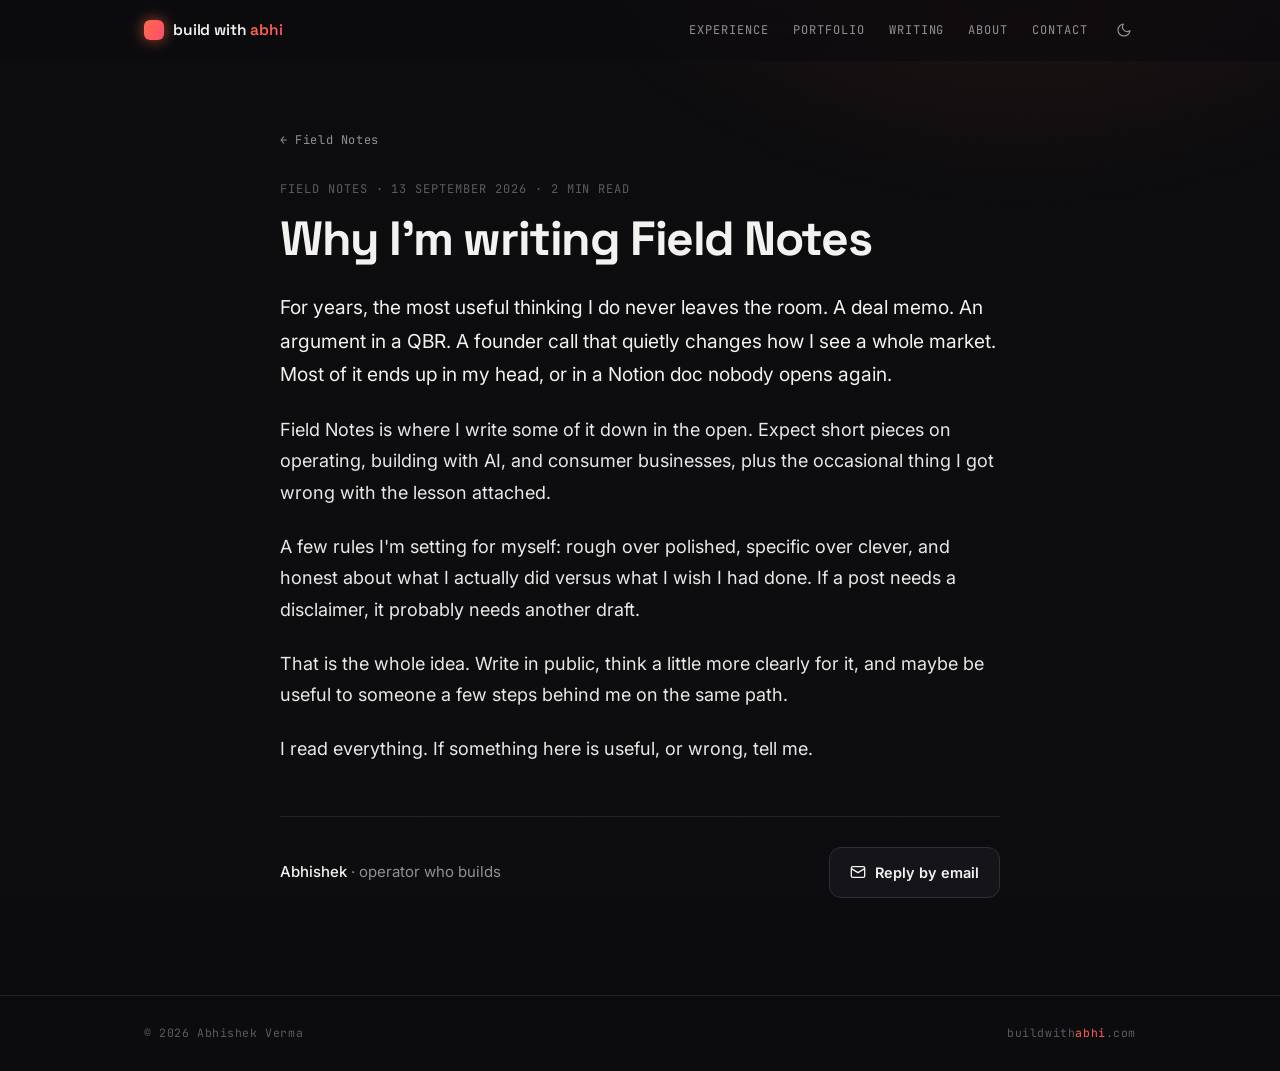
==== notes/why-field-notes.html @ 6a7ee79b "Add Field Notes blog: external css/js, notes section, first post Co-Authored-By: Claude Opus 4.8 <no" ====
<!DOCTYPE html>
<html lang="en" data-theme="dark">
<head>
<meta charset="UTF-8" />
<meta name="viewport" content="width=device-width, initial-scale=1.0" />
<script>try{if(localStorage.getItem('bwa-theme')==='light')document.documentElement.setAttribute('data-theme','light');}catch(e){}</script>
<title>Why I'm writing Field Notes — Abhishek Verma</title>
<meta name="description" content="What Field Notes is, what to expect, and why I'm putting some of the thinking in public." />
<link rel="icon" type="image/svg+xml" href="../favicon.svg" />
<link rel="apple-touch-icon" href="../favicon.svg" />
<meta name="theme-color" content="#0C0C0E" />

<link rel="preconnect" href="https://fonts.googleapis.com" />
<link rel="preconnect" href="https://fonts.gstatic.com" crossorigin />
<link href="https://fonts.googleapis.com/css2?family=Space+Grotesk:wght@400;500;600;700&family=Inter:wght@400;450;500;600&family=JetBrains+Mono:wght@400;500&display=swap" rel="stylesheet" />
<link rel="stylesheet" href="../style.css" />
</head>
<body>

<!-- ===================== NAV ===================== -->
<header class="nav">
  <div class="nav-in">
    <a class="brand" href="../index.html"><span class="mk"></span><span class="wm">build with <span class="a">abhi</span></span></a>
    <div class="nav-r">
      <nav class="nav-links">
        <a href="../index.html#experience">Experience</a>
        <a href="../index.html#companies">Portfolio</a>
        <a href="../index.html#notes">Writing</a>
        <a href="../index.html#about">About</a>
        <a href="../index.html#contact">Contact</a>
      </nav>
      <button class="toggle" id="themeToggle" aria-label="Toggle theme">
        <svg id="tIcon" viewBox="0 0 24 24" fill="none" stroke="currentColor" stroke-width="1.8" stroke-linecap="round" stroke-linejoin="round"><path d="M21 12.8A9 9 0 1 1 11.2 3a7 7 0 0 0 9.8 9.8z"/></svg>
      </button>
    </div>
  </div>
</header>

<main class="wrap">
  <article class="article">
    <a class="back" href="../index.html#notes">← Field Notes</a>
    <p class="post-meta">Field Notes · 13 September 2026 · 2 min read</p>
    <h1>Why I'm writing Field Notes</h1>

    <div class="prose">
      <p>For years, the most useful thinking I do never leaves the room. A deal memo. An argument
        in a QBR. A founder call that quietly changes how I see a whole market. Most of it ends up
        in my head, or in a Notion doc nobody opens again.</p>

      <p>Field Notes is where I write some of it down in the open. Expect short pieces on operating,
        building with AI, and consumer businesses, plus the occasional thing I got wrong with the
        lesson attached.</p>

      <p>A few rules I'm setting for myself: rough over polished, specific over clever, and honest
        about what I actually did versus what I wish I had done. If a post needs a disclaimer, it
        probably needs another draft.</p>

      <p>That is the whole idea. Write in public, think a little more clearly for it, and maybe be
        useful to someone a few steps behind me on the same path.</p>

      <p>I read everything. If something here is useful, or wrong, tell me.</p>
    </div>

    <div class="post-foot">
      <p class="signoff"><b>Abhishek</b> · operator who builds</p>
      <a class="btn btn-ghost" href="mailto:verma.abhishek0109@gmail.com">
        <svg viewBox="0 0 24 24" fill="none" stroke="currentColor" stroke-width="2"><rect x="2" y="4" width="20" height="16" rx="2"/><path d="m22 7-10 6L2 7"/></svg>Reply by email</a>
    </div>
  </article>
</main>

<footer>
  <div class="foot-in">
    <span>© <span id="yr"></span> Abhishek Verma</span>
    <span>buildwith<span class="g">abhi</span>.com</span>
  </div>
</footer>

<script src="../script.js"></script>
</body>
</html>
---- style.css ----
/* ============================ TOKENS ============================ */
:root{
  --bg:#0C0C0E; --bg-2:#111114; --surface:#151519; --surface-2:#1B1B20;
  --text:#F3F2F0; --muted:#928F98; --faint:#5C5A62;
  --line:#232228; --line-2:#2F2E35;
  --accent:#FF6B4A; --accent-2:#FF4D6D; --accent-ink:#FFFFFF;
  --glow:rgba(255,107,74,.11);
  --grad:linear-gradient(120deg,#FF6B4A,#FF4D6D);

  --f-disp:'Space Grotesk',ui-sans-serif,system-ui,sans-serif;
  --f-body:'Inter',ui-sans-serif,system-ui,sans-serif;
  --f-mono:'JetBrains Mono',ui-monospace,'SF Mono',monospace;
  --wrap:1080px;
}
[data-theme="light"]{
  --bg:#FBFBFA; --bg-2:#F2F2F0; --surface:#FFFFFF; --surface-2:#F6F6F4;
  --text:#161518; --muted:#67646C; --faint:#A6A3AC;
  --line:#EBEAE7; --line-2:#DEDDD9;
  --accent:#E5533A; --accent-2:#E23E5C; --accent-ink:#FFFFFF;
  --glow:rgba(229,83,58,.09);
  --grad:linear-gradient(120deg,#E5533A,#E23E5C);
}

*,*::before,*::after{box-sizing:border-box}
html{scroll-behavior:smooth;-webkit-text-size-adjust:100%}
body{margin:0;background:var(--bg);color:var(--text);
  font-family:var(--f-body);font-size:17px;line-height:1.6;
  -webkit-font-smoothing:antialiased;text-rendering:optimizeLegibility;
  overflow-x:hidden;transition:background .4s,color .4s}
a{color:inherit;text-decoration:none}
img{max-width:100%;display:block}
::selection{background:var(--accent);color:var(--accent-ink)}

body::before{content:"";position:fixed;inset:0;z-index:0;pointer-events:none;
  background:radial-gradient(65vw 45vw at 80% -15%,var(--glow),transparent 60%)}
body::after{content:"";position:fixed;inset:0;z-index:0;pointer-events:none;opacity:.4;
  background-image:url("data:image/svg+xml,%3Csvg xmlns='http://www.w3.org/2000/svg' width='160' height='160'%3E%3Cfilter id='n'%3E%3CfeTurbulence type='fractalNoise' baseFrequency='0.85' numOctaves='2'/%3E%3C/filter%3E%3Crect width='100%25' height='100%25' filter='url(%23n)' opacity='0.025'/%3E%3C/svg%3E");mix-blend-mode:overlay}
main,header,footer{position:relative;z-index:1}

.wrap{width:100%;max-width:var(--wrap);margin:0 auto;padding:0 clamp(24px,5vw,44px)}

/* ============================ NAV ============================ */
header.nav{position:sticky;top:0;z-index:60;
  background:color-mix(in srgb,var(--bg) 72%,transparent);
  backdrop-filter:saturate(150%) blur(12px);-webkit-backdrop-filter:saturate(150%) blur(12px)}
.nav-in{max-width:var(--wrap);margin:0 auto;padding:18px clamp(22px,5vw,44px);
  display:flex;align-items:center;justify-content:space-between;gap:20px}
.brand{font-family:var(--f-disp);font-weight:600;font-size:15.5px;letter-spacing:-.01em;
  display:flex;align-items:center;gap:9px}
.brand .mk{width:20px;height:20px;border-radius:6px;background:var(--grad);flex:none;
  box-shadow:0 0 16px -2px var(--accent)}
.brand .a{background:var(--grad);-webkit-background-clip:text;background-clip:text;color:transparent}
.nav-r{display:flex;align-items:center;gap:24px}
.nav-links{display:none;gap:24px;font-family:var(--f-mono);font-size:12px;
  letter-spacing:.08em;text-transform:uppercase}
@media(min-width:760px){.nav-links{display:flex}}
.nav-links a{color:var(--muted);transition:color .2s}
.nav-links a:hover{color:var(--text)}
.toggle{appearance:none;background:transparent;border:0;color:var(--muted);cursor:pointer;
  padding:4px;display:grid;place-items:center;transition:color .2s}
.toggle:hover{color:var(--accent)}
.toggle svg{width:16px;height:16px}

/* ============================ BUTTONS ============================ */
.btn{font-weight:600;font-size:14.5px;padding:13px 20px;border-radius:12px;cursor:pointer;
  display:inline-flex;align-items:center;gap:9px;transition:transform .2s,box-shadow .25s,border-color .2s,color .2s,background .2s}
.btn:hover{transform:translateY(-2px)}
.btn svg{width:16px;height:16px}
.btn-primary{background:var(--grad);color:var(--accent-ink);border:1px solid transparent;
  box-shadow:0 8px 26px -12px var(--accent)}
.btn-primary:hover{box-shadow:0 14px 34px -12px var(--accent)}
.btn-ghost{background:var(--surface);color:var(--text);border:1px solid var(--line-2)}
.btn-ghost:hover{border-color:var(--accent);color:var(--accent)}

/* ============================ HERO ============================ */
.hero{padding-top:clamp(48px,9vw,92px);padding-bottom:clamp(44px,7vw,76px)}
.hero-grid{display:grid;gap:clamp(34px,6vw,68px);grid-template-columns:1fr;align-items:center}
@media(min-width:820px){.hero-grid{grid-template-columns:1.25fr .75fr}}
.hero .eyebrow{font-family:var(--f-mono);font-size:12px;letter-spacing:.14em;text-transform:uppercase;
  color:var(--muted);margin:0 0 22px;display:flex;align-items:center;gap:10px}
.hero .eyebrow .dot{width:7px;height:7px;border-radius:50%;background:var(--accent)}
.hero h1{font-family:var(--f-disp);font-weight:700;
  font-size:clamp(2.8rem,8vw,4.7rem);line-height:.98;letter-spacing:-.03em;margin:0 0 12px}
.hero h1 .g{background:var(--grad);-webkit-background-clip:text;background-clip:text;color:transparent}
.hero .tagline{font-family:var(--f-disp);font-weight:500;font-size:clamp(1.2rem,3vw,1.6rem);
  color:var(--muted);letter-spacing:-.01em;margin:0 0 26px}
.hero .bio{font-size:clamp(1.02rem,2.2vw,1.15rem);line-height:1.62;color:var(--muted);
  max-width:520px;margin:0 0 24px}
.hero .bio b{color:var(--text);font-weight:450}
.meta-row{display:flex;flex-wrap:wrap;gap:10px 18px;margin:0 0 32px;
  font-family:var(--f-mono);font-size:12px;color:var(--muted)}
.meta-row .m{display:inline-flex;align-items:center;gap:7px}
.meta-row .m svg{width:14px;height:14px;color:var(--accent)}
.hero-btns{display:flex;flex-wrap:wrap;gap:12px}
/* portrait */
.portrait{position:relative;aspect-ratio:4/5;border-radius:22px;overflow:hidden;
  border:1px solid var(--line-2);background:var(--surface-2);
  max-width:340px;margin:0 auto;width:100%;box-shadow:0 30px 60px -30px rgba(0,0,0,.6)}
.portrait img{position:absolute;inset:0;z-index:2;width:100%;height:100%;object-fit:cover;object-position:center 18%}
.portrait .mono{position:absolute;inset:0;z-index:1;display:grid;place-items:center;
  font-family:var(--f-disp);font-weight:700;font-size:5rem;letter-spacing:-.03em;
  color:color-mix(in srgb,var(--accent) 60%,var(--text));
  background:radial-gradient(120% 100% at 20% 10%,color-mix(in srgb,var(--accent) 22%,transparent),transparent 60%)}

/* ============================ SECTION ============================ */
section.block{padding-top:clamp(64px,9vw,104px);padding-bottom:clamp(64px,9vw,104px);border-top:1px solid var(--line)}
.sec-top{text-align:center;margin:0 0 clamp(42px,6vw,58px)}
.sec-ic{width:46px;height:46px;border-radius:13px;display:grid;place-items:center;margin:0 auto 18px;
  background:var(--surface);border:1px solid var(--line-2);color:var(--accent)}
.sec-ic svg{width:20px;height:20px}
.sec-top h2{font-family:var(--f-disp);font-weight:600;letter-spacing:-.025em;line-height:1.1;
  font-size:clamp(1.9rem,4.6vw,2.8rem);margin:0 0 12px}
.sec-top p{color:var(--muted);font-size:clamp(1rem,2.2vw,1.15rem);margin:0 auto;max-width:520px}

/* ---------- LOGO CHIP ---------- */
.logo{width:46px;height:46px;border-radius:12px;flex:none;position:relative;overflow:hidden;
  background:#fff;border:1px solid var(--line-2);display:grid;place-items:center}
.logo img{width:100%;height:100%;object-fit:contain;padding:8px}
.logo--navy{background:#1b2748;border-color:#1b2748}
.logo--navy img{padding:6px}
.logo--dark{background:#191922;border-color:#2a2a33}
.logo--dark img{padding:7px}
.logo--green{background:#2b3e1e;border-color:#2b3e1e}
.logo--green img{padding:7px}
a.logo{cursor:pointer;transition:transform .2s,box-shadow .25s}
a.logo:hover{transform:translateY(-2px);box-shadow:0 6px 16px -8px rgba(0,0,0,.6)}

/* ---------- EXPERIENCE ---------- */
.exp-list{display:flex;flex-direction:column;gap:14px}
.exp-card{display:flex;align-items:center;gap:18px;padding:22px 24px;border-radius:16px;
  background:var(--surface);border:1px solid var(--line);transition:transform .25s,border-color .25s}
.exp-card:hover{transform:translateY(-3px);border-color:var(--line-2)}
.exp-card.current{background:linear-gradient(180deg,color-mix(in srgb,var(--accent) 9%,var(--surface)),var(--surface));
  border-color:color-mix(in srgb,var(--accent) 38%,var(--line-2))}
.exp-body{flex:1;min-width:0}
.exp-title{font-family:var(--f-disp);font-weight:600;font-size:1.15rem;letter-spacing:-.015em;
  margin:0 0 5px;display:flex;align-items:center;gap:10px;flex-wrap:wrap}
.badge{font-family:var(--f-mono);font-size:9.5px;letter-spacing:.09em;text-transform:uppercase;
  color:var(--accent-ink);background:var(--grad);padding:3px 9px;border-radius:999px}
.exp-desc{color:var(--muted);font-size:15px;line-height:1.5;margin:0}

/* ---------- COMPANIES ---------- */
.co-sub{font-family:var(--f-mono);font-size:11.5px;letter-spacing:.12em;text-transform:uppercase;
  color:var(--faint);margin:38px 0 16px;display:flex;align-items:center;gap:12px}
.co-sub::after{content:"";flex:1;height:1px;background:var(--line)}
.co-sub:first-of-type{margin-top:0}
.co-grid{display:grid;gap:14px;grid-template-columns:1fr}
@media(min-width:600px){.co-grid{grid-template-columns:1fr 1fr}}
@media(min-width:920px){.co-grid{grid-template-columns:1fr 1fr 1fr}}
.co-card{position:relative;display:block;padding:22px;border-radius:16px;background:var(--surface);
  border:1px solid var(--line);transition:transform .25s,border-color .25s}
.co-card:hover{transform:translateY(-3px);border-color:color-mix(in srgb,var(--accent) 38%,var(--line-2))}
.co-stage{position:absolute;top:18px;right:18px;font-family:var(--f-mono);font-size:9.5px;
  letter-spacing:.08em;text-transform:uppercase;color:var(--muted);background:var(--surface-2);
  border:1px solid var(--line-2);padding:4px 9px;border-radius:999px;white-space:nowrap}
.co-head{display:flex;align-items:center;gap:14px;margin-bottom:14px;padding-right:64px}
.co-name{font-family:var(--f-disp);font-weight:600;font-size:1.1rem;letter-spacing:-.01em}
.co-desc{color:var(--muted);font-size:14.5px;line-height:1.5;margin:0 0 16px;min-height:3em}
.co-foot{display:flex;align-items:center;justify-content:space-between;gap:8px 10px;flex-wrap:wrap}
.tags{display:flex;gap:6px;flex-wrap:wrap;align-items:center}
.tagchip{font-family:var(--f-mono);font-size:9.5px;letter-spacing:.08em;text-transform:uppercase;
  color:var(--accent);border:1px solid color-mix(in srgb,var(--accent) 32%,transparent);
  padding:4px 9px;border-radius:999px}
.tagchip.alt{color:var(--muted);border-color:var(--line-2)}
.co-link{font-family:var(--f-mono);font-size:11px;color:var(--muted);display:inline-flex;align-items:center;gap:5px}
.co-card:hover .co-link{color:var(--accent)}

/* ---------- BUILDING ---------- */
.build-grid{display:grid;gap:16px;grid-template-columns:1fr}
@media(min-width:720px){.build-grid{grid-template-columns:1fr 1fr}}
.build-card{padding:28px;border-radius:16px;background:var(--surface);border:1px solid var(--line);
  transition:transform .25s,border-color .25s}
.build-card:hover{transform:translateY(-3px);border-color:var(--line-2)}
.build-ic{width:42px;height:42px;border-radius:12px;display:grid;place-items:center;margin-bottom:16px;
  background:color-mix(in srgb,var(--accent) 12%,var(--surface-2));color:var(--accent);
  border:1px solid color-mix(in srgb,var(--accent) 24%,transparent)}
.build-ic svg{width:20px;height:20px}
.build-card .lbl{font-family:var(--f-mono);font-size:10.5px;letter-spacing:.1em;text-transform:uppercase;
  color:var(--accent);margin:0 0 8px}
.build-card h3{font-family:var(--f-disp);font-weight:600;font-size:1.18rem;letter-spacing:-.015em;margin:0 0 10px}
.build-card p{margin:0;color:var(--muted);font-size:14.5px;line-height:1.55}

/* ---------- ABOUT ---------- */
.about-grid{display:grid;gap:clamp(30px,5vw,54px);grid-template-columns:1fr;align-items:start}
@media(min-width:820px){.about-grid{grid-template-columns:.82fr 1.18fr}}
.about-photo{position:relative;aspect-ratio:4/5;border-radius:22px;overflow:hidden;
  border:1px solid var(--line-2);background:var(--surface-2);
  box-shadow:0 30px 60px -30px rgba(0,0,0,.6)}
.about-photo img{position:absolute;inset:0;z-index:2;width:100%;height:100%;object-fit:cover;object-position:center 28%}
.about-photo .mono{position:absolute;inset:0;z-index:1;display:grid;place-items:center;font-family:var(--f-disp);
  font-weight:700;font-size:4.5rem;color:color-mix(in srgb,var(--accent) 55%,var(--text))}
.about-copy p{font-size:1.08rem;line-height:1.7;color:var(--muted);margin:0 0 20px}
.about-copy p:first-child{font-family:var(--f-disp);font-weight:400;font-size:clamp(1.2rem,2.6vw,1.5rem);
  line-height:1.4;color:var(--text);letter-spacing:-.01em}
.about-copy p b{color:var(--text);font-weight:500}
.about-copy .g{background:var(--grad);-webkit-background-clip:text;background-clip:text;color:transparent}
.detail{margin-top:34px}
.detail-h{font-family:var(--f-mono);font-size:11px;letter-spacing:.12em;text-transform:uppercase;
  color:var(--faint);margin:0 0 14px}
.chips{display:flex;flex-wrap:wrap;gap:9px;margin:0 0 30px}
.chip{font-family:var(--f-mono);font-size:12px;color:var(--text);background:var(--surface);
  border:1px solid var(--line-2);padding:8px 13px;border-radius:999px}
.quests{list-style:none;margin:0;padding:0;display:grid;gap:12px}
.quests li{display:flex;align-items:flex-start;gap:12px;color:var(--muted);font-size:15px;line-height:1.5}
.quests li svg{width:17px;height:17px;color:var(--accent);flex:none;margin-top:2px}

/* ---------- FIELD NOTES (list on homepage) ---------- */
.notes-list{display:grid;gap:14px;grid-template-columns:1fr;max-width:780px;margin:0 auto}
.note-card{position:relative;display:block;padding:24px 26px;border-radius:16px;background:var(--surface);
  border:1px solid var(--line);transition:transform .25s,border-color .25s}
.note-card:hover{transform:translateY(-3px);border-color:color-mix(in srgb,var(--accent) 38%,var(--line-2))}
.note-date{font-family:var(--f-mono);font-size:11px;letter-spacing:.1em;text-transform:uppercase;color:var(--faint)}
.note-title{font-family:var(--f-disp);font-weight:600;font-size:1.3rem;letter-spacing:-.015em;line-height:1.25;margin:8px 0 8px}
.note-excerpt{color:var(--muted);font-size:15px;line-height:1.55;margin:0 0 14px}
.note-more{font-family:var(--f-mono);font-size:11px;letter-spacing:.04em;color:var(--muted)}
.note-card:hover .note-more{color:var(--accent)}
.notes-empty{max-width:520px;margin:0 auto;text-align:center;color:var(--muted);font-size:15px}

/* ---------- ARTICLE (post page) ---------- */
.article{max-width:720px;margin:0 auto;padding-top:clamp(36px,6vw,64px);padding-bottom:clamp(56px,9vw,96px)}
.article .back{font-family:var(--f-mono);font-size:12px;letter-spacing:.05em;color:var(--muted);
  display:inline-flex;align-items:center;gap:8px;margin-bottom:30px;transition:color .2s}
.article .back:hover{color:var(--accent)}
.post-meta{font-family:var(--f-mono);font-size:12px;letter-spacing:.08em;text-transform:uppercase;
  color:var(--faint);margin:0 0 14px}
.article h1{font-family:var(--f-disp);font-weight:700;font-size:clamp(2rem,5.2vw,3rem);
  line-height:1.08;letter-spacing:-.03em;margin:0 0 26px}
.prose{font-size:1.13rem;line-height:1.75;color:color-mix(in srgb,var(--text) 90%,var(--muted))}
.prose p{margin:0 0 22px}
.prose>p:first-of-type{font-size:1.2rem;color:var(--text)}
.prose h2{font-family:var(--f-disp);font-weight:600;font-size:1.55rem;letter-spacing:-.02em;
  color:var(--text);margin:40px 0 14px;line-height:1.2}
.prose h3{font-family:var(--f-disp);font-weight:600;font-size:1.2rem;color:var(--text);margin:30px 0 10px}
.prose a{color:var(--accent);text-decoration:underline;text-underline-offset:3px;
  text-decoration-color:color-mix(in srgb,var(--accent) 45%,transparent)}
.prose a:hover{text-decoration-color:var(--accent)}
.prose strong{color:var(--text);font-weight:600}
.prose ul,.prose ol{margin:0 0 22px;padding-left:22px}
.prose li{margin:0 0 8px;line-height:1.7}
.prose blockquote{margin:26px 0;padding:4px 0 4px 22px;border-left:3px solid var(--accent);
  color:var(--muted);font-family:var(--f-disp);font-weight:400;font-size:1.3rem;line-height:1.5}
.prose code{font-family:var(--f-mono);font-size:.88em;background:var(--surface-2);
  border:1px solid var(--line);border-radius:6px;padding:2px 6px}
.prose pre{background:var(--surface-2);border:1px solid var(--line);border-radius:12px;
  padding:18px;overflow-x:auto;margin:0 0 22px}
.prose pre code{background:none;border:0;padding:0}
.prose img{border-radius:12px;margin:26px 0;border:1px solid var(--line-2)}
.prose hr{border:0;border-top:1px solid var(--line);margin:36px 0}
.post-foot{margin-top:52px;padding-top:28px;border-top:1px solid var(--line);
  display:flex;flex-wrap:wrap;gap:16px;justify-content:space-between;align-items:center}
.post-foot .signoff{color:var(--muted);font-size:15px;max-width:60%}
.post-foot .signoff b{color:var(--text);font-weight:500}

/* ---------- CONTACT ---------- */
.contact{padding-top:clamp(84px,13vw,150px);padding-bottom:clamp(84px,13vw,150px);border-top:1px solid var(--line);text-align:center}
.contact h2{font-family:var(--f-disp);font-weight:600;letter-spacing:-.025em;line-height:1.1;
  font-size:clamp(1.9rem,5.2vw,3rem);margin:0 auto 20px;max-width:15ch}
.contact h2 .g{background:var(--grad);-webkit-background-clip:text;background-clip:text;color:transparent}
.contact p{color:var(--muted);font-size:clamp(1.02rem,2.2vw,1.18rem);max-width:460px;margin:0 auto 34px}
.contact-btns{display:flex;flex-wrap:wrap;gap:12px;justify-content:center}

/* ---------- FOOTER ---------- */
footer{border-top:1px solid var(--line);padding:28px 0}
.foot-in{max-width:var(--wrap);margin:0 auto;padding:0 clamp(22px,5vw,44px);
  display:flex;flex-wrap:wrap;gap:12px;justify-content:space-between;align-items:center;
  font-family:var(--f-mono);font-size:11.5px;letter-spacing:.05em;color:var(--faint)}
.foot-in .g{background:var(--grad);-webkit-background-clip:text;background-clip:text;color:transparent}

/* ---------- MOTION ---------- */
.reveal{opacity:0;transform:translateY(20px);
  transition:opacity .7s cubic-bezier(.2,.7,.2,1),transform .7s cubic-bezier(.2,.7,.2,1)}
.reveal.in{opacity:1;transform:none}
@media(prefers-reduced-motion:reduce){.reveal{opacity:1;transform:none;transition:none}html{scroll-behavior:auto}}

/* ============================ RESPONSIVE / MOBILE ============================ */
h1,h2,h3,p,.co-name,.exp-title,.tagline,.note-title{overflow-wrap:break-word}
@media(max-width:640px){
  .wrap,.foot-in{padding-left:32px;padding-right:32px}
  .nav-in{padding:14px 32px;gap:12px}
  .toggle{padding:9px;margin:-5px -9px -5px 0}
  .hero{padding-top:38px;padding-bottom:44px}
  .hero-grid{gap:34px}
  .hero .eyebrow{font-size:10.5px;letter-spacing:.1em;margin-bottom:18px}
  .hero .tagline{margin-bottom:22px}
  .hero-btns{gap:10px}
  .hero-btns .btn{flex:1 1 44%;justify-content:center}
  .portrait{max-width:320px}
  section.block{padding-top:54px;padding-bottom:54px}
  .sec-top{margin-bottom:34px}
  .sec-ic{width:42px;height:42px;margin-bottom:14px}
  .exp-card{padding:18px;gap:14px}
  .exp-title{font-size:1.05rem}
  .exp-desc{font-size:14.5px}
  .co-card{padding:20px}
  .co-head{padding-right:56px}
  .co-stage{top:16px;right:16px}
  .build-card{padding:22px}
  .about-photo{max-width:340px;margin:0 auto}
  .detail{margin-top:28px}
  .note-card{padding:20px 22px}
  .prose{font-size:1.08rem}
  .contact{padding-top:74px;padding-bottom:74px}
  .contact-btns{flex-direction:column;align-items:stretch}
  .contact-btns .btn{justify-content:center}
  .foot-in{justify-content:center;text-align:center;gap:6px}
  .post-foot .signoff{max-width:100%}
}
@media(max-width:380px){
  .wrap,.foot-in{padding-left:24px;padding-right:24px}
  .nav-in{padding-left:24px;padding-right:24px}
  .hero h1{font-size:2.5rem;letter-spacing:-.02em}
  .hero .eyebrow{font-size:9.5px;letter-spacing:.07em}
  .brand{font-size:14px}
  .brand .mk{width:18px;height:18px}
  .exp-card{padding:16px;gap:12px}
  .logo{width:42px;height:42px}
  .co-card{padding:18px}
  .chip{font-size:11px;padding:7px 11px}
}
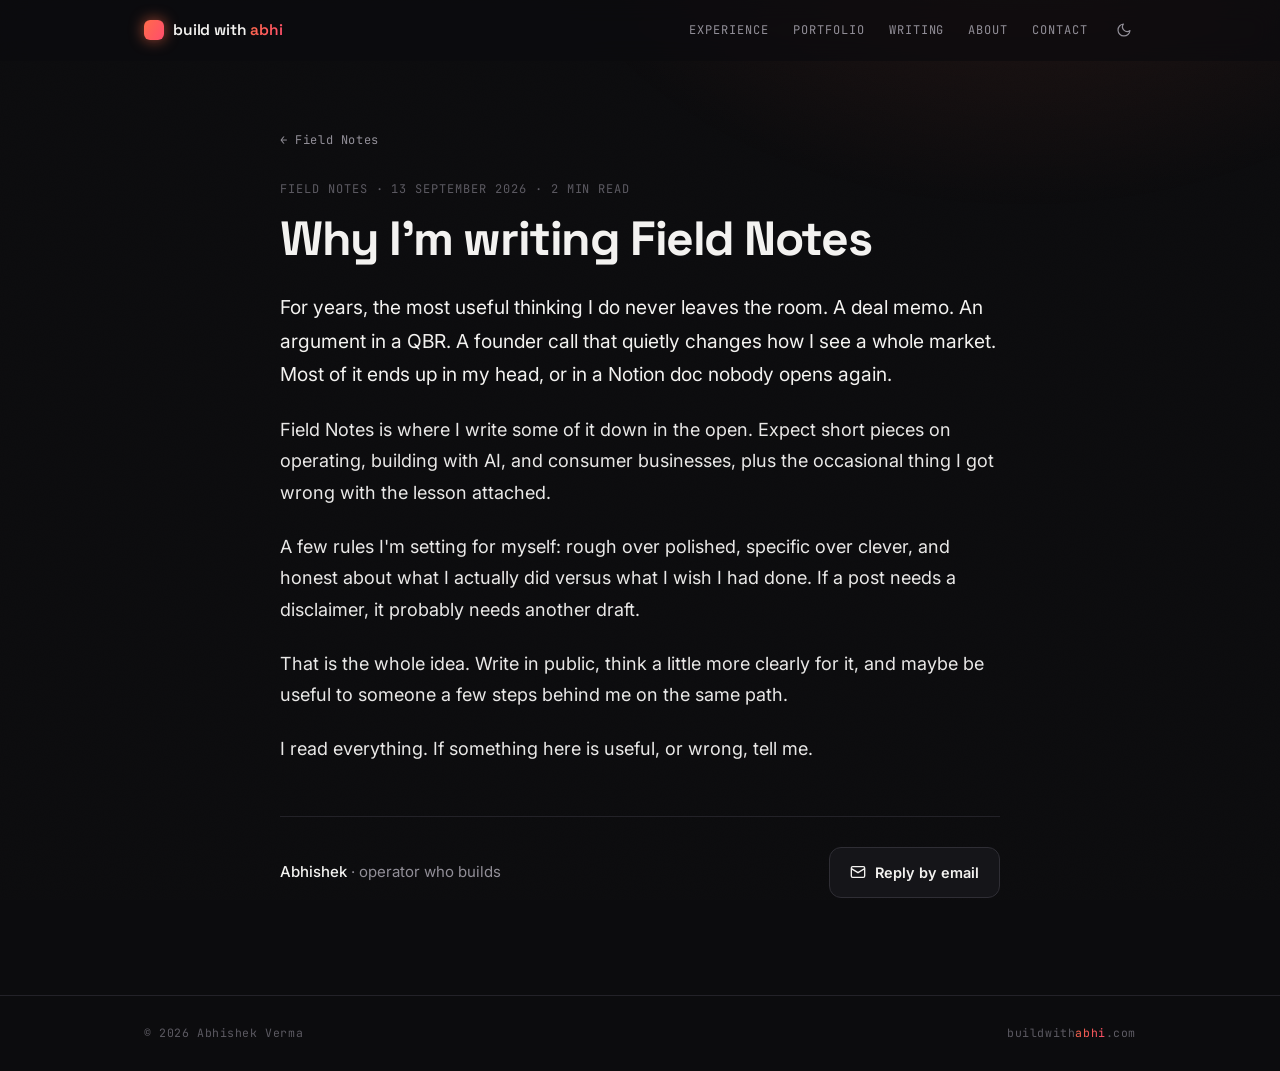
==== commit 8d146a23: "Fix em dash in post title" ====
--- a/notes/why-field-notes.html
+++ b/notes/why-field-notes.html
@@ -4,7 +4,7 @@
 <meta charset="UTF-8" />
 <meta name="viewport" content="width=device-width, initial-scale=1.0" />
 <script>try{if(localStorage.getItem('bwa-theme')==='light')document.documentElement.setAttribute('data-theme','light');}catch(e){}</script>
-<title>Why I'm writing Field Notes — Abhishek Verma</title>
+<title>Why I'm writing Field Notes · Abhishek Verma</title>
 <meta name="description" content="What Field Notes is, what to expect, and why I'm putting some of the thinking in public." />
 <link rel="icon" type="image/svg+xml" href="../favicon.svg" />
 <link rel="apple-touch-icon" href="../favicon.svg" />
